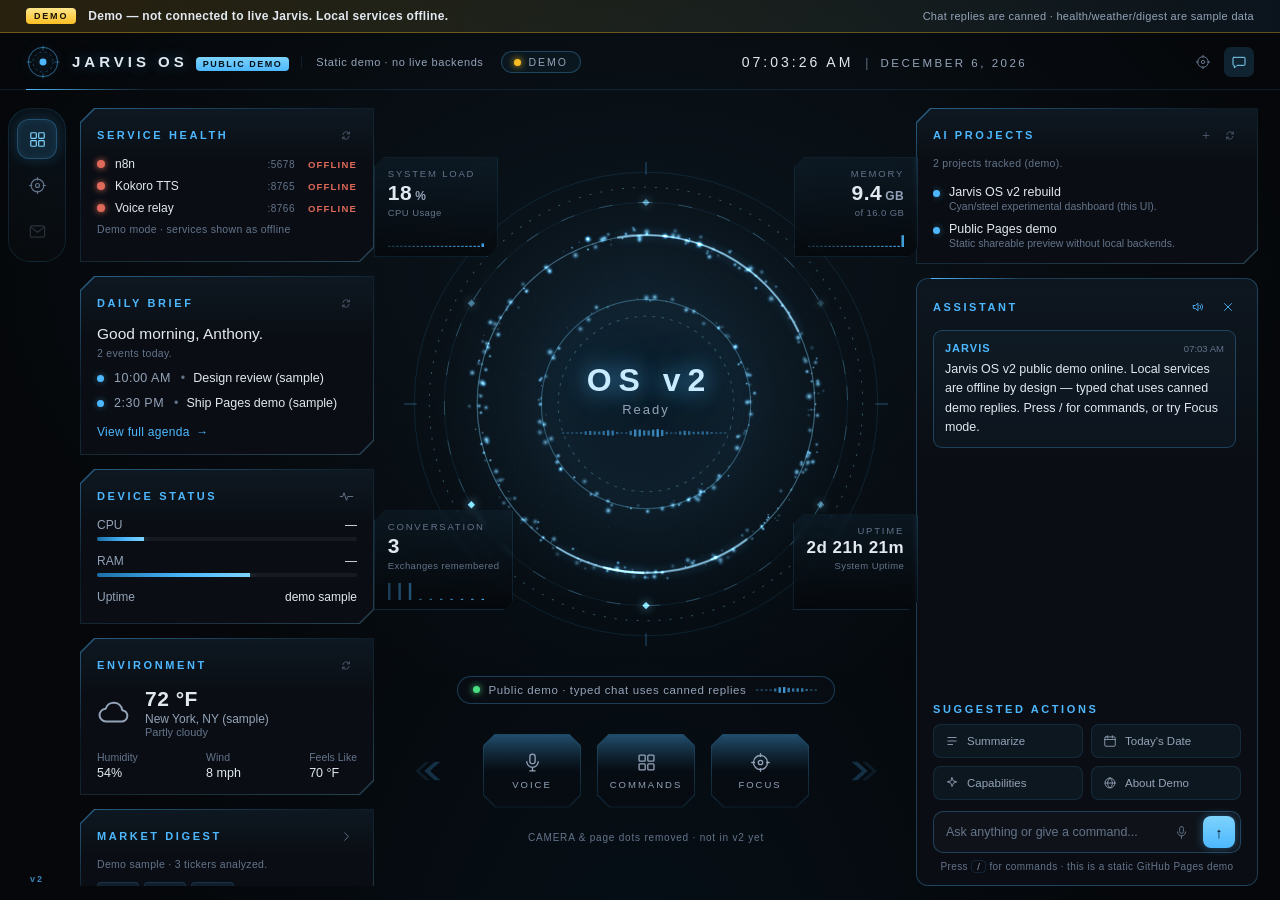
==== docs/index.html @ 07a42d90 "Add static GitHub Pages demo of Jarvis OS v2 dashboard Self-contained docs/ site with cyan/steel UI," ====
<!DOCTYPE html>
<html lang="en">
<head>
<meta charset="UTF-8" />
<title>JARVIS OS v2 — Public Demo</title>
<link rel="stylesheet" href="style.css" />
</head>
<body>
  <div class="app">

    <div class="demo-banner" role="status" aria-live="polite">
      <span class="demo-banner-pill">DEMO</span>
      <span class="demo-banner-text">Demo — not connected to live Jarvis. Local services offline.</span>
      <span class="demo-banner-hint">Chat replies are canned · health/weather/digest are sample data</span>
    </div>

    <header class="topbar">
      <div class="brand">
        <svg class="brand-reticle" viewBox="0 0 44 44">
          <circle cx="22" cy="22" r="19" fill="none" stroke="currentColor" stroke-width="1" opacity="0.7"/>
          <circle cx="22" cy="22" r="13" fill="none" stroke="currentColor" stroke-width="0.75" stroke-dasharray="3 4" opacity="0.5"/>
          <circle class="brand-core" cx="22" cy="22" r="4.5" fill="currentColor"/>
          <path d="M22 1v6M22 37v6M1 22h6M37 22h6" stroke="currentColor" stroke-width="1" opacity="0.6"/>
        </svg>
        <div class="brand-text">
          <span class="brand-name">JARVIS OS</span>
          <span class="brand-badge">PUBLIC DEMO</span>
        </div>
        <span class="brand-sub">Static demo · no live backends</span>
      </div>
      <div class="status-pill" id="status-pill" title="Click to refresh service health">
        <span class="dot dot-green" id="status-dot"></span><span id="status-label">CHECKING</span>
      </div>
      <div class="topbar-spacer"></div>
      <div class="topbar-clock">
        <span class="topbar-time" id="clock-time">--:--:-- --</span>
        <span class="topbar-sep">|</span>
        <span class="topbar-date" id="clock-date">-</span>
      </div>
      <div class="topbar-spacer"></div>
      <div class="topbar-icons">
        <button class="ticon" id="focus-toggle" title="Focus / Compact layout">
          <svg viewBox="0 0 24 24"><circle cx="12" cy="12" r="8"/><circle cx="12" cy="12" r="2.5"/><path d="M12 2v3M12 19v3M2 12h3M19 12h3"/></svg>
        </button>
        <button class="ticon" id="assistant-toggle" title="Show assistant panel">
          <svg viewBox="0 0 24 24"><path d="M4 5h16a1 1 0 0 1 1 1v10a1 1 0 0 1-1 1H9l-4 4v-4H4a1 1 0 0 1-1-1V6a1 1 0 0 1 1-1z"/></svg>
        </button>
      </div>
    </header>

    <div class="body">
      <nav class="sidebar">
        <div class="side-rail">
          <button class="side-icon active" title="Dashboard" data-nav="dash">
            <svg viewBox="0 0 24 24"><rect x="3.5" y="3.5" width="7" height="7" rx="1"/><rect x="13.5" y="3.5" width="7" height="7" rx="1"/><rect x="3.5" y="13.5" width="7" height="7" rx="1"/><rect x="13.5" y="13.5" width="7" height="7" rx="1"/></svg>
          </button>
          <button class="side-icon" id="side-focus" title="Focus mode">
            <svg viewBox="0 0 24 24"><circle cx="12" cy="12" r="8"/><circle cx="12" cy="12" r="2.5"/><path d="M12 2v3M12 19v3M2 12h3M19 12h3"/></svg>
          </button>
          <button class="side-icon muted" title="Not in v2 yet" disabled>
            <svg viewBox="0 0 24 24"><rect x="3" y="5" width="18" height="14" rx="2"/><path d="M3.5 6.5 12 13l8.5-6.5"/></svg>
          </button>
        </div>
        <div class="side-spacer"></div>
        <div class="side-note">v2</div>
      </nav>

      <main class="main" id="main">
        <section class="col col-left" id="col-left">
          <div class="hud-card health-card" id="health-card">
            <div class="hud-card-inner">
              <div class="card-head">
                <span class="card-title">SERVICE HEALTH</span>
                <button class="card-action" id="health-refresh" title="Refresh">
                  <svg viewBox="0 0 24 24"><path d="M20 8a8.1 8.1 0 0 0-15.5 2M4 16a8.1 8.1 0 0 0 15.5-2"/><path d="M20 3v5h-5M4 21v-5h5"/></svg>
                </button>
              </div>
              <ul class="health-list" id="health-list">
                <li data-svc="n8n"><span class="health-dot"></span><span class="health-name">n8n</span><span class="health-port">:5678</span><span class="health-state">…</span></li>
                <li data-svc="kokoro"><span class="health-dot"></span><span class="health-name">Kokoro TTS</span><span class="health-port">:8765</span><span class="health-state">…</span></li>
                <li data-svc="relay"><span class="health-dot"></span><span class="health-name">Voice relay</span><span class="health-port">:8766</span><span class="health-state">…</span></li>
              </ul>
              <div class="brief-sub" id="health-note">Demo mode · services shown as offline</div>
            </div>
          </div>

          <div class="hud-card secondary-card">
            <div class="hud-card-inner">
              <div class="card-head">
                <span class="card-title">DAILY BRIEF</span>
                <button class="card-action" id="brief-refresh" title="Refresh">
                  <svg viewBox="0 0 24 24"><path d="M20 8a8.1 8.1 0 0 0-15.5 2M4 16a8.1 8.1 0 0 0 15.5-2"/><path d="M20 3v5h-5M4 21v-5h5"/></svg>
                </button>
              </div>
              <div class="brief-greeting" id="greeting">Good afternoon, Anthony.</div>
              <div class="brief-sub" id="brief-sub">Loading today's events…</div>
              <ul class="agenda" id="agenda-list"></ul>
              <button class="card-link" id="agenda-link">View full agenda <span class="arrow">→</span></button>
            </div>
          </div>

          <div class="hud-card secondary-card">
            <div class="hud-card-inner">
              <div class="card-head">
                <span class="card-title">DEVICE STATUS</span>
                <span class="card-action static">
                  <svg viewBox="0 0 24 24"><path d="M2 12h4l2-6 4 12 2-6h8"/></svg>
                </span>
              </div>
              <div class="stat-row"><span>CPU</span><span id="stat-cpu">--%</span></div>
              <div class="bar"><div class="bar-fill" id="bar-cpu"></div></div>
              <div class="stat-row"><span>RAM</span><span id="stat-ram">--%</span></div>
              <div class="bar"><div class="bar-fill" id="bar-ram"></div></div>
              <div class="stat-row"><span>Uptime</span><span id="stat-uptime">--</span></div>
            </div>
          </div>

          <div class="hud-card secondary-card">
            <div class="hud-card-inner">
              <div class="card-head">
                <span class="card-title">ENVIRONMENT</span>
                <button class="card-action" id="env-refresh" title="Refresh">
                  <svg viewBox="0 0 24 24"><path d="M20 8a8.1 8.1 0 0 0-15.5 2M4 16a8.1 8.1 0 0 0 15.5-2"/><path d="M20 3v5h-5M4 21v-5h5"/></svg>
                </button>
              </div>
              <div class="env-main">
                <svg class="env-icon" viewBox="0 0 24 24"><path d="M6.5 18a4.5 4.5 0 0 1-.4-9A6 6 0 0 1 17.8 10 4 4 0 0 1 17 18z"/></svg>
                <div>
                  <div class="env-temp" id="env-temp">-- °F</div>
                  <div class="env-loc" id="env-loc">--</div>
                  <div class="env-cond" id="env-cond">--</div>
                </div>
              </div>
              <div class="env-details">
                <div><span class="env-k">Humidity</span><span class="env-v" id="env-humidity">--%</span></div>
                <div><span class="env-k">Wind</span><span class="env-v" id="env-wind">-- mph</span></div>
                <div><span class="env-k">Feels Like</span><span class="env-v" id="env-feels">-- °F</span></div>
              </div>
            </div>
          </div>

          <button class="hud-card digest-card secondary-card" id="digest-card" type="button">
            <div class="hud-card-inner">
              <div class="card-head">
                <span class="card-title">MARKET DIGEST</span>
                <span class="card-action static">
                  <svg viewBox="0 0 24 24"><path d="M9 18l6-6-6-6"/></svg>
                </span>
              </div>
              <div class="brief-sub" id="digest-sub">Loading…</div>
              <div class="digest-tickers" id="digest-tickers"></div>
              <div class="card-link">View full breakdown <span class="arrow">→</span></div>
            </div>
          </button>
        </section>

        <section class="col col-center">
          <div class="orb-stage" id="orb-stage">
            <div class="orb-glow"></div>
            <canvas id="orb-canvas"></canvas>

            <div class="corner corner-tl">
              <div class="hud-mini">
                <div class="corner-label">SYSTEM LOAD</div>
                <div class="corner-value"><span id="orb-cpu">--</span><span class="corner-unit">%</span></div>
                <div class="corner-sub">CPU Usage</div>
                <canvas class="spark" id="spark-cpu" width="96" height="22"></canvas>
              </div>
            </div>
            <div class="corner corner-tr">
              <div class="hud-mini">
                <div class="corner-label">MEMORY</div>
                <div class="corner-value"><span id="orb-ram">--</span><span class="corner-unit">GB</span></div>
                <div class="corner-sub" id="orb-ram-total">of -- GB</div>
                <canvas class="spark" id="spark-ram" width="96" height="22"></canvas>
              </div>
            </div>
            <div class="corner corner-bl">
              <div class="hud-mini">
                <div class="corner-label">CONVERSATION</div>
                <div class="corner-value"><span id="orb-turns">--</span></div>
                <div class="corner-sub">Exchanges remembered</div>
                <canvas class="spark" id="spark-turns" width="96" height="22"></canvas>
              </div>
            </div>
            <div class="corner corner-br">
              <div class="hud-mini">
                <div class="corner-label">UPTIME</div>
                <div class="corner-value corner-value-sm" id="orb-uptime">--:--:--</div>
                <div class="corner-sub">System Uptime</div>
                <canvas class="spark" id="spark-uptime" width="96" height="22"></canvas>
              </div>
            </div>

            <div class="orb-center">
              <div class="orb-title">OS v2</div>
              <div class="orb-status" id="orb-status">Ready</div>
              <canvas id="wave-center" width="170" height="26"></canvas>
            </div>
          </div>

          <div class="listen-bar" id="listen-bar">
            <span class="dot dot-green"></span>
            <span id="listen-label">Public demo · typed chat uses canned replies</span>
            <canvas id="listen-wave" width="64" height="14"></canvas>
          </div>

          <div class="control-strip">
            <svg class="chevrons chevrons-l" viewBox="0 0 90 40">
              <path d="M34 4 16 20l18 16h10L26 20 44 4z"/>
              <path d="M18 4 0 20l18 16h8L8 20 26 4z" opacity="0.45"/>
            </svg>
            <button class="ctrl-btn" id="btn-voice" title="Voice needs native bridge (live app)">
              <span class="ctrl-frame"><span class="ctrl-inner">
                <svg viewBox="0 0 24 24"><rect x="9" y="2.5" width="6" height="11" rx="3"/><path d="M5.5 11a6.5 6.5 0 0 0 13 0M12 17.5v4M9 21.5h6"/></svg>
                <span>VOICE</span>
              </span></span>
            </button>
            <button class="ctrl-btn" id="btn-commands" title="Quick commands (press /)">
              <span class="ctrl-frame"><span class="ctrl-inner">
                <svg viewBox="0 0 24 24"><rect x="3.5" y="3.5" width="7" height="7" rx="1"/><rect x="13.5" y="3.5" width="7" height="7" rx="1"/><rect x="3.5" y="13.5" width="7" height="7" rx="1"/><rect x="13.5" y="13.5" width="7" height="7" rx="1"/></svg>
                <span>COMMANDS</span>
              </span></span>
            </button>
            <button class="ctrl-btn" id="btn-focus-ctrl" title="Toggle focus layout">
              <span class="ctrl-frame"><span class="ctrl-inner">
                <svg viewBox="0 0 24 24"><circle cx="12" cy="12" r="8"/><circle cx="12" cy="12" r="2.5"/><path d="M12 2v3M12 19v3M2 12h3M19 12h3"/></svg>
                <span>FOCUS</span>
              </span></span>
            </button>
            <svg class="chevrons chevrons-r" viewBox="0 0 90 40">
              <path d="M56 4l18 16-18 16H46l18-16L46 4z"/>
              <path d="M72 4l18 16-18 16h-8l18-16L64 4z" opacity="0.45"/>
            </svg>
          </div>
          <div class="v2-hint">CAMERA &amp; page dots removed · not in v2 yet</div>
        </section>

        <section class="col col-right" id="col-right">
          <div class="hud-card projects-card secondary-card">
            <div class="hud-card-inner">
              <div class="card-head">
                <span class="card-title">AI PROJECTS</span>
                <div class="card-head-actions">
                  <button class="card-action" id="projects-add" title="Add project">
                    <svg viewBox="0 0 24 24"><path d="M12 5v14M5 12h14"/></svg>
                  </button>
                  <button class="card-action" id="projects-refresh" title="Refresh">
                    <svg viewBox="0 0 24 24"><path d="M20 8a8.1 8.1 0 0 0-15.5 2M4 16a8.1 8.1 0 0 0 15.5-2"/><path d="M20 3v5h-5M4 21v-5h5"/></svg>
                  </button>
                </div>
              </div>
              <div class="brief-sub" id="projects-sub">Just tell Jarvis about a project idea and it'll show up here.</div>
              <ul class="projects-list" id="projects-list"></ul>
            </div>
          </div>

          <div class="assistant-panel">
            <div class="assistant-head">
              <span class="card-title">ASSISTANT</span>
              <div class="assistant-head-icons">
                <button class="head-icon" id="voice-toggle" title="Spoken replies: on">
                  <svg viewBox="0 0 24 24"><path d="M4 9.5v5h3.5L12 18.5v-13L7.5 9.5H4z"/><path class="vt-waves" d="M15.5 9a4.2 4.2 0 0 1 0 6M18 6.8a7.5 7.5 0 0 1 0 10.4"/></svg>
                </button>
                <button class="head-icon" id="panel-close" title="Hide assistant panel">
                  <svg viewBox="0 0 24 24"><path d="M6 6l12 12M18 6L6 18"/></svg>
                </button>
              </div>
            </div>
            <div class="chat-log" id="chat-log"></div>
            <div class="suggested">
              <div class="card-title small">SUGGESTED ACTIONS</div>
              <div class="suggest-grid">
                <button class="suggest-btn" data-prompt="Summarize what we've talked about so far.">
                  <svg viewBox="0 0 24 24"><path d="M5 6h14M5 12h14M5 18h8"/></svg><span>Summarize</span>
                </button>
                <button class="suggest-btn" data-prompt="What's today's date?">
                  <svg viewBox="0 0 24 24"><rect x="3" y="5" width="18" height="16" rx="2"/><path d="M3 9.5h18M8 3v4M16 3v4"/></svg><span>Today's Date</span>
                </button>
                <button class="suggest-btn" data-prompt="What can you currently do, and what can't you do yet?">
                  <svg viewBox="0 0 24 24"><path d="M12 3l2.1 5.4L20 10l-5.4 2.1L12 18l-2.1-5.9L4 10l5.9-1.6z"/></svg><span>Capabilities</span>
                </button>
                <button class="suggest-btn" data-prompt="What is this demo?">
                  <svg viewBox="0 0 24 24"><circle cx="12" cy="12" r="8.5"/><path d="M3.5 12h17M12 3.5c-5.5 5-5.5 12 0 17 5.5-5 5.5-12 0-17z"/></svg><span>About Demo</span>
                </button>
              </div>
            </div>
            <form class="chat-input-row" id="chat-form">
              <input id="chat-input" type="text" placeholder="Ask anything or give a command..." autocomplete="off" />
              <button type="button" class="mic-btn" id="mic-btn" title="Voice input (native only)">
                <svg viewBox="0 0 24 24"><rect x="9" y="2.5" width="6" height="11" rx="3"/><path d="M5.5 11a6.5 6.5 0 0 0 13 0M12 17.5v4"/></svg>
              </button>
              <button type="submit" class="send-btn" title="Send">↑</button>
            </form>
            <div class="chat-hint">Press <kbd>/</kbd> for commands · this is a static GitHub Pages demo</div>
          </div>
        </section>
      </main>
    </div>
  </div>

  <div class="toast-box" id="toast-box"></div>

  <div class="palette-overlay" id="palette" hidden>
    <div class="palette">
      <div class="palette-head">
        <span class="card-title">QUICK COMMANDS</span>
        <span class="palette-esc">esc to close</span>
      </div>
      <div class="palette-list" id="palette-list"></div>
    </div>
  </div>

  <div class="palette-overlay" id="full-agenda" hidden>
    <div class="palette agenda-modal">
      <div class="palette-head">
        <span class="card-title">FULL AGENDA — NEXT 7 DAYS</span>
        <span class="palette-esc">esc to close</span>
      </div>
      <div class="agenda-modal-list" id="full-agenda-list"></div>
    </div>
  </div>

  <div class="palette-overlay" id="project-modal" hidden>
    <div class="palette project-modal-box">
      <div class="palette-head">
        <span class="card-title" id="project-modal-title">ADD PROJECT</span>
        <span class="palette-esc">esc to close</span>
      </div>
      <div class="project-modal-body">
        <label class="project-modal-label" for="project-modal-title-input">Title</label>
        <input type="text" id="project-modal-title-input" class="project-modal-input" placeholder="Project title" maxlength="120" />
        <label class="project-modal-label" for="project-modal-desc-input">Description (optional)</label>
        <textarea id="project-modal-desc-input" class="project-modal-textarea" placeholder="Brief description" maxlength="400"></textarea>
        <div class="project-modal-error" id="project-modal-error" hidden></div>
      </div>
      <div class="project-modal-actions">
        <button class="project-modal-delete" id="project-modal-delete" hidden>Delete</button>
        <div class="project-modal-actions-right">
          <button class="project-modal-cancel" id="project-modal-cancel" type="button">Cancel</button>
          <button class="project-modal-save" id="project-modal-save" type="button">Save</button>
        </div>
      </div>
    </div>
  </div>

  <div class="palette-overlay" id="digest-modal" hidden>
    <div class="palette digest-modal-box">
      <div class="palette-head">
        <span class="card-title" id="digest-modal-title">MARKET DIGEST</span>
        <span class="palette-esc">esc to close</span>
      </div>
      <div class="digest-modal-list" id="digest-modal-list"></div>
    </div>
  </div>

  <script src="script.js"></script>
</body>
</html>
---- docs/style.css ----
:root {
  --bg: #05070a;
  --panel: #0a0e14;
  --panel-2: #0c1218;
  --line: rgba(77, 184, 255, 0.28);
  --line-dim: rgba(77, 184, 255, 0.12);
  --cyan: #4db8ff;
  --cyan-bright: #7dd3fc;
  --cyan-deep: #1a6fa8;
  --cyan-glow: rgba(77, 184, 255, 0.45);
  --steel: #94a3b8;
  --text: #e2e8f0;
  --text-dim: #94a3b8;
  --text-faint: #64748b;
  --green: #4ade80;
  --accent: var(--cyan);
  --accent-bright: var(--cyan-bright);
  --accent-deep: var(--cyan-deep);
  --accent-glow: var(--cyan-glow);
}

* { box-sizing: border-box; }
button { font-family: inherit; }

html, body {
  margin: 0;
  height: 100%;
  background:
    radial-gradient(1100px 700px at 50% 30%, rgba(77, 184, 255, 0.08), transparent 62%),
    radial-gradient(ellipse at 50% 120%, #061018 0%, transparent 55%),
    var(--bg);
  color: var(--text);
  font-family: -apple-system, BlinkMacSystemFont, "SF Pro Display", "Helvetica Neue", sans-serif;
  overflow: hidden;
  user-select: none;
}
#chat-input, .chat-log { user-select: text; }

.app { display: flex; flex-direction: column; height: 100vh; }

.topbar {
  display: flex;
  align-items: center;
  gap: 18px;
  padding: 12px 26px 10px;
  border-bottom: 1px solid var(--line-dim);
  flex-shrink: 0;
  position: relative;
}
.topbar::after {
  content: "";
  position: absolute; left: 26px; bottom: -1px;
  width: 120px; height: 1px;
  background: linear-gradient(90deg, var(--cyan), transparent);
}

.brand { display: flex; align-items: center; gap: 12px; }
.brand-reticle {
  width: 34px; height: 34px;
  color: var(--cyan);
  filter: drop-shadow(0 0 6px var(--cyan-glow));
}
.brand-core { animation: corePulse 3.2s ease-in-out infinite; transform-origin: center; }
@keyframes corePulse {
  0%, 100% { opacity: 1; }
  50% { opacity: 0.45; }
}
.brand-text { display: flex; align-items: baseline; gap: 8px; }
.brand-name {
  font-weight: 650; letter-spacing: 4px; font-size: 15px;
  color: var(--text);
  text-shadow: 0 0 14px rgba(77, 184, 255, 0.4);
}
.brand-badge {
  font-size: 9px; letter-spacing: 1.5px; font-weight: 700;
  color: #041018;
  background: linear-gradient(180deg, var(--cyan-bright), var(--cyan));
  padding: 2px 7px; border-radius: 4px;
}
.brand-sub {
  font-size: 11px; color: var(--text-dim); letter-spacing: 0.6px;
  padding-left: 14px; border-left: 1px solid var(--line-dim);
}

.status-pill {
  display: flex; align-items: center; gap: 7px;
  font-size: 10.5px; letter-spacing: 2px; color: var(--text-dim);
  padding: 4px 12px; border: 1px solid var(--line); border-radius: 20px;
  background: rgba(77, 184, 255, 0.05);
  cursor: pointer;
}
.status-pill:hover { border-color: var(--cyan); color: var(--text); }
.dot { width: 7px; height: 7px; border-radius: 50%; display: inline-block; flex-shrink: 0; }
.dot-green { background: var(--green); box-shadow: 0 0 7px var(--green); }
.dot-red { background: #e06a5a; box-shadow: 0 0 7px #e06a5a; }
.dot-amber { background: #fbbf24; box-shadow: 0 0 7px #fbbf24; }

.topbar-spacer { flex: 1; }
.topbar-clock { display: flex; align-items: baseline; gap: 12px; }
.topbar-time {
  font-size: 14px; letter-spacing: 3px; color: var(--text);
  font-variant-numeric: tabular-nums;
}
.topbar-sep { color: var(--text-faint); font-size: 12px; }
.topbar-date { font-size: 11.5px; letter-spacing: 2.5px; color: var(--text-dim); text-transform: uppercase; }

.topbar-icons { display: flex; gap: 6px; }
.ticon {
  width: 30px; height: 30px;
  display: flex; align-items: center; justify-content: center;
  background: none; border: none; cursor: pointer;
  color: var(--text-faint); border-radius: 7px;
}
.ticon:hover { color: var(--cyan); background: rgba(77, 184, 255, 0.1); }
.ticon svg { width: 16px; height: 16px; fill: none; stroke: currentColor; stroke-width: 1.5; stroke-linecap: round; stroke-linejoin: round; }
.ticon.active { color: var(--cyan-bright); background: rgba(77, 184, 255, 0.16); }

.body { flex: 1; display: flex; min-height: 0; }

.sidebar {
  width: 74px;
  display: flex; flex-direction: column; align-items: center;
  padding: 18px 0 16px;
}
.side-rail {
  display: flex; flex-direction: column; align-items: center; gap: 6px;
  padding: 10px 8px;
  border: 1px solid var(--line-dim);
  border-radius: 22px;
  background: linear-gradient(180deg, rgba(77, 184, 255, 0.06), rgba(255, 255, 255, 0.01));
}
.side-icon {
  width: 40px; height: 40px;
  display: flex; align-items: center; justify-content: center;
  color: var(--text-faint);
  border-radius: 12px;
  border: 1px solid transparent;
  background: none; cursor: pointer;
}
.side-icon svg { width: 19px; height: 19px; fill: none; stroke: currentColor; stroke-width: 1.5; stroke-linecap: round; stroke-linejoin: round; }
.side-icon:hover:not(:disabled) { color: var(--cyan); }
.side-icon.active {
  color: var(--cyan-bright);
  background: rgba(77, 184, 255, 0.14);
  border-color: var(--line);
  box-shadow: 0 0 14px rgba(77, 184, 255, 0.2), inset 0 0 8px rgba(77, 184, 255, 0.08);
}
.side-icon.muted, .side-icon:disabled {
  opacity: 0.35; cursor: not-allowed;
}
.side-spacer { flex: 1; }
.side-note {
  font-size: 9px; letter-spacing: 2px; color: var(--cyan);
  opacity: 0.7; font-weight: 700;
}

.main {
  flex: 1;
  display: grid;
  grid-template-columns: 296px minmax(0, 1fr) 342px;
  gap: 18px;
  padding: 18px 22px 14px 6px;
  min-height: 0;
  transition: grid-template-columns 0.25s ease;
}
.main.chat-hidden .col-right {
  visibility: hidden;
  pointer-events: none;
}
.main.focus-mode {
  grid-template-columns: 0 minmax(0, 1fr) 380px;
}
.main.focus-mode .col-left {
  visibility: hidden;
  pointer-events: none;
  overflow: hidden;
  width: 0; padding: 0; margin: 0;
}
.main.focus-mode .secondary-card { display: none; }
.main.focus-mode:not(.chat-hidden) .col-right { visibility: visible; pointer-events: auto; }
.main.focus-mode .projects-card { display: none; }
.main.focus-mode .assistant-panel { flex: 1; max-height: none; }
.main.focus-mode .corner { opacity: 0.35; }
.main.focus-mode.chat-hidden {
  grid-template-columns: 0 minmax(0, 1fr) 0;
}

.col { display: flex; flex-direction: column; gap: 14px; min-height: 0; }
.col-left { overflow-y: auto; padding-right: 2px; }
.col-right { min-height: 0; }

.hud-card {
  --notch: 14px;
  position: relative;
  padding: 1px;
  background: linear-gradient(160deg, rgba(77, 184, 255, 0.5), rgba(77, 184, 255, 0.1) 40%, rgba(125, 211, 252, 0.28));
  clip-path: polygon(var(--notch) 0, 100% 0, 100% calc(100% - var(--notch)), calc(100% - var(--notch)) 100%, 0 100%, 0 var(--notch));
  flex-shrink: 0;
}
.hud-card-inner {
  clip-path: polygon(var(--notch) 0, 100% 0, 100% calc(100% - var(--notch)), calc(100% - var(--notch)) 100%, 0 100%, 0 var(--notch));
  background: linear-gradient(180deg, rgba(77, 184, 255, 0.06) 0%, rgba(0,0,0,0) 34%), var(--panel);
  padding: 15px 16px 14px;
}

.health-list { list-style: none; padding: 0; margin: 0 0 8px; display: flex; flex-direction: column; gap: 8px; }
.health-list li {
  display: grid;
  grid-template-columns: 10px 1fr auto auto;
  align-items: center; gap: 8px;
  font-size: 12px; color: var(--text-dim);
}
.health-dot {
  width: 8px; height: 8px; border-radius: 50%;
  background: var(--text-faint);
}
.health-list li.online .health-dot { background: var(--green); box-shadow: 0 0 6px var(--green); }
.health-list li.offline .health-dot { background: #e06a5a; box-shadow: 0 0 6px #e06a5a; }
.health-name { color: var(--text); }
.health-port { font-size: 10px; color: var(--text-faint); letter-spacing: 0.5px; }
.health-state {
  font-size: 9.5px; letter-spacing: 1.2px; font-weight: 650;
  min-width: 54px; text-align: right;
}
.health-list li.online .health-state { color: var(--green); }
.health-list li.offline .health-state { color: #e06a5a; }

.digest-card {
  display: block; width: 100%;
  border: none; margin: 0; font: inherit; text-align: left; cursor: pointer;
}
.digest-card:hover .hud-card-inner { background: linear-gradient(180deg, rgba(77, 184, 255, 0.1) 0%, rgba(0,0,0,0) 34%), var(--panel); }
.digest-card .card-link { pointer-events: none; }
.digest-tickers { display: flex; flex-wrap: wrap; gap: 5px; margin: 4px 0 11px; }
.digest-ticker-chip {
  font-size: 9.5px; letter-spacing: 0.5px; font-weight: 620;
  color: var(--cyan-bright);
  background: rgba(77, 184, 255, 0.1);
  border: 1px solid var(--line-dim);
  border-radius: 4px;
  padding: 2px 6px;
}

.digest-modal-box { width: 480px; max-height: 74vh; display: flex; flex-direction: column; }
.digest-modal-list {
  overflow-y: auto;
  display: flex; flex-direction: column; gap: 10px;
  scrollbar-width: thin;
  scrollbar-color: rgba(77, 184, 255, 0.25) transparent;
}
.digest-entry {
  border: 1px solid var(--line-dim);
  border-left: 3px solid var(--cyan);
  border-radius: 0 8px 8px 0;
  background: rgba(77, 184, 255, 0.04);
  padding: 12px 14px;
}
.digest-entry-head { display: flex; align-items: baseline; gap: 9px; margin-bottom: 7px; }
.digest-entry-ticker {
  font-size: 11.5px; font-weight: 700; letter-spacing: 0.5px;
  color: #041018; background: var(--cyan);
  border-radius: 4px; padding: 2px 8px;
}
.digest-entry-company { font-size: 12.5px; color: var(--text-dim); }
.digest-entry-summary { font-size: 12.5px; color: var(--text); line-height: 1.55; margin-bottom: 10px; }
.digest-entry-outlooks { display: grid; grid-template-columns: 1fr 1fr; gap: 8px; }
.digest-outlook { border-radius: 0 6px 6px 0; padding: 8px 10px; border-left: 3px solid; }
.digest-outlook.short { background: rgba(39, 174, 96, 0.08); border-color: #27ae60; }
.digest-outlook.long { background: rgba(41, 128, 185, 0.08); border-color: #2980b9; }
.digest-outlook-label {
  font-size: 9px; font-weight: 700; letter-spacing: 1px; text-transform: uppercase;
  margin-bottom: 4px;
}
.digest-outlook.short .digest-outlook-label { color: #27ae60; }
.digest-outlook.long .digest-outlook-label { color: #2980b9; }
.digest-outlook-text { font-size: 11.5px; color: var(--text-dim); line-height: 1.5; }
.digest-modal-empty { color: var(--text-faint); font-size: 12.5px; padding: 16px 6px; text-align: center; }

.card-head { display: flex; justify-content: space-between; align-items: center; margin-bottom: 11px; }
.card-title { font-size: 11px; letter-spacing: 2.6px; color: var(--cyan); font-weight: 620; }
.card-title.small { margin-bottom: 9px; display: block; }
.card-action {
  background: none; border: none; cursor: pointer;
  color: var(--text-faint); width: 22px; height: 22px;
  display: flex; align-items: center; justify-content: center;
}
.card-action:hover { color: var(--cyan); }
.card-action.static { cursor: default; }
.card-action.static:hover { color: var(--text-faint); }
.card-action svg { width: 15px; height: 15px; fill: none; stroke: currentColor; stroke-width: 1.5; stroke-linecap: round; stroke-linejoin: round; }
.card-action.spinning svg { animation: spin360 0.9s linear infinite; }
@keyframes spin360 { to { transform: rotate(360deg); } }
.card-head-actions { display: flex; align-items: center; gap: 2px; }

.brief-greeting { font-size: 15.5px; font-weight: 540; margin-bottom: 4px; }
.brief-sub { font-size: 10.5px; color: var(--text-faint); margin-bottom: 12px; letter-spacing: 0.3px; }

.agenda { list-style: none; padding: 0; margin: 0 0 12px 0; display: flex; flex-direction: column; gap: 11px; }
.agenda li { display: flex; align-items: center; gap: 10px; font-size: 12.5px; color: var(--text-dim); }
.agenda-dot {
  width: 7px; height: 7px; border-radius: 50%; background: var(--cyan); flex-shrink: 0;
  box-shadow: 0 0 6px var(--cyan-glow);
}
.agenda-dot.hollow { background: transparent; border: 1px solid var(--text-faint); box-shadow: none; }
.agenda-time { font-variant-numeric: tabular-nums; letter-spacing: 0.5px; }
.agenda-label { color: var(--text); }
.agenda-label::before { content: "•"; color: var(--text-faint); margin-right: 8px; }

.card-link {
  background: none; border: none; cursor: pointer; padding: 0;
  font-size: 12px; color: var(--cyan); letter-spacing: 0.3px;
}
.card-link:hover { color: var(--cyan-bright); }
.card-link .arrow { margin-left: 3px; }

.stat-row { display: flex; justify-content: space-between; font-size: 12px; color: var(--text-dim); margin-bottom: 5px; }
.stat-row span:last-child { color: var(--text); font-variant-numeric: tabular-nums; }
.bar { height: 4px; background: rgba(255, 255, 255, 0.055); border-radius: 3px; margin-bottom: 13px; overflow: hidden; }
.bar-fill {
  height: 100%; width: 0%;
  background: linear-gradient(90deg, var(--cyan-deep), var(--cyan) 60%, var(--cyan-bright));
  box-shadow: 0 0 8px var(--cyan-glow);
  transition: width 0.5s ease;
}

.env-main { display: flex; align-items: center; gap: 14px; margin-bottom: 13px; }
.env-icon { width: 34px; height: 34px; fill: none; stroke: var(--text-dim); stroke-width: 1.4; stroke-linecap: round; stroke-linejoin: round; }
.env-temp { font-size: 21px; font-weight: 600; letter-spacing: 0.5px; }
.env-loc { font-size: 12px; color: var(--text-dim); margin-top: 1px; }
.env-cond { font-size: 11px; color: var(--text-faint); }
.env-details { display: flex; justify-content: space-between; font-size: 10.5px; }
.env-details > div { display: flex; flex-direction: column; gap: 3px; color: var(--text-faint); }
.env-v { color: var(--text); font-size: 12.5px; }

.col-center { align-items: center; justify-content: center; min-width: 0; }

.orb-stage {
  position: relative;
  width: min(100%, 58vh);
  max-width: 620px;
  aspect-ratio: 1 / 1;
  display: flex; align-items: center; justify-content: center;
}
.orb-glow {
  position: absolute; inset: 6%;
  border-radius: 50%;
  background: radial-gradient(circle, rgba(77, 184, 255, 0.18) 0%, rgba(77, 184, 255, 0.05) 42%, transparent 68%);
  pointer-events: none;
}
#orb-canvas { position: absolute; inset: 0; width: 100%; height: 100%; }

.orb-center {
  position: absolute;
  text-align: center;
  display: flex; flex-direction: column; align-items: center; gap: 3px;
  pointer-events: none;
}
.orb-title {
  font-size: clamp(22px, 4.6vh, 32px);
  font-weight: 680; letter-spacing: 7px;
  color: #c8ebff;
  text-shadow: 0 0 22px rgba(77, 184, 255, 0.9), 0 0 60px rgba(77, 184, 255, 0.4);
  margin-left: 7px;
}
.orb-status {
  font-size: 13px; color: var(--text-dim); letter-spacing: 2px;
}
#wave-center { opacity: 0.9; }

.corner { position: absolute; z-index: 2; transition: opacity 0.25s ease; }
.corner-tl { top: 1%; left: -4%; }
.corner-tr { top: 1%; right: -4%; text-align: right; }
.corner-bl { bottom: 9%; left: -4%; }
.corner-br { bottom: 9%; right: -4%; text-align: right; }
.corner-tr .hud-mini, .corner-br .hud-mini { align-items: flex-end; }

.hud-mini {
  display: flex; flex-direction: column; gap: 2px;
  padding: 10px 13px 9px;
  border: 1px solid var(--line-dim);
  background: linear-gradient(180deg, rgba(77, 184, 255, 0.06), rgba(5, 7, 10, 0.72));
  clip-path: polygon(10px 0, 100% 0, 100% calc(100% - 10px), calc(100% - 10px) 100%, 0 100%, 0 10px);
  backdrop-filter: blur(2px);
}
.corner-label { color: var(--text-faint); letter-spacing: 1.8px; font-size: 9.5px; }
.corner-value { font-size: 21px; font-weight: 640; color: var(--text); font-variant-numeric: tabular-nums; letter-spacing: 0.5px; }
.corner-value-sm { font-size: 17px; }
.corner-unit { font-size: 12px; color: var(--text-dim); margin-left: 3px; }
.corner-sub { color: var(--text-faint); font-size: 9.5px; letter-spacing: 0.4px; }
.spark { margin-top: 5px; opacity: 0.95; }

.listen-bar {
  margin-top: 6px;
  display: flex; align-items: center; gap: 9px;
  font-size: 11.5px; color: var(--text-dim); letter-spacing: 0.6px;
  border: 1px solid var(--line);
  padding: 6px 15px; border-radius: 20px;
  background: rgba(10, 14, 20, 0.75);
}

.control-strip { display: flex; align-items: center; gap: 16px; margin-top: 16px; }
.chevrons { width: 52px; height: 24px; fill: rgba(77, 184, 255, 0.22); }
.v2-hint {
  margin-top: 10px;
  font-size: 10px; letter-spacing: 0.8px; color: var(--text-faint);
}

.ctrl-btn { background: none; border: none; padding: 0; cursor: pointer; }
.ctrl-frame {
  --cut: 12px;
  display: block; padding: 1px;
  background: linear-gradient(180deg, rgba(77, 184, 255, 0.35), rgba(77, 184, 255, 0.1));
  clip-path: polygon(var(--cut) 0, calc(100% - var(--cut)) 0, 100% var(--cut), 100% calc(100% - var(--cut)), calc(100% - var(--cut)) 100%, var(--cut) 100%, 0 calc(100% - var(--cut)), 0 var(--cut));
}
.ctrl-inner {
  --cut: 12px;
  display: flex; flex-direction: column; align-items: center; justify-content: center; gap: 6px;
  width: 96px; height: 72px;
  clip-path: polygon(var(--cut) 0, calc(100% - var(--cut)) 0, 100% var(--cut), 100% calc(100% - var(--cut)), calc(100% - var(--cut)) 100%, var(--cut) 100%, 0 calc(100% - var(--cut)), 0 var(--cut));
  background: linear-gradient(180deg, rgba(77, 184, 255, 0.06), rgba(6, 10, 16, 0.94) 50%);
  color: var(--text-dim);
  font-size: 9.5px; letter-spacing: 2px;
}
.ctrl-inner svg { width: 21px; height: 21px; fill: none; stroke: currentColor; stroke-width: 1.5; stroke-linecap: round; stroke-linejoin: round; }
.ctrl-btn:hover .ctrl-inner { color: var(--cyan-bright); background: linear-gradient(180deg, rgba(77, 184, 255, 0.18), rgba(6, 12, 18, 0.9) 60%); }
#btn-voice.listening .ctrl-inner {
  color: var(--cyan-bright);
  background: linear-gradient(180deg, rgba(77, 184, 255, 0.24), rgba(6, 12, 18, 0.9) 60%);
  animation: micPulse 1.1s ease-in-out infinite;
}
#btn-voice.listening .ctrl-frame { animation: micPulseShadow 1.1s ease-in-out infinite; }
.ctrl-btn:hover .ctrl-frame { box-shadow: 0 0 18px rgba(77, 184, 255, 0.28); }
.ctrl-btn:active .ctrl-inner { background: rgba(77, 184, 255, 0.22); }
.ctrl-btn.active-focus .ctrl-inner {
  color: var(--cyan-bright);
  background: linear-gradient(180deg, rgba(77, 184, 255, 0.2), rgba(6, 12, 18, 0.9) 60%);
}

.assistant-panel {
  position: relative;
  background: linear-gradient(180deg, rgba(77, 184, 255, 0.05), rgba(0,0,0,0) 30%), var(--panel);
  border: 1px solid var(--line);
  border-radius: 12px;
  display: flex; flex-direction: column;
  flex: 1;
  padding: 15px 16px 13px;
  min-height: 0;
}

.projects-card { flex-shrink: 0; max-height: 42%; display: flex; flex-direction: column; }
.projects-card .hud-card-inner { display: flex; flex-direction: column; min-height: 0; }
.projects-list {
  list-style: none; padding: 0; margin: 4px 0 0;
  display: flex; flex-direction: column; gap: 10px;
  overflow-y: auto;
  scrollbar-width: thin;
  scrollbar-color: rgba(77, 184, 255, 0.25) transparent;
}
.projects-list li { display: flex; gap: 9px; align-items: flex-start; }
.projects-list .project-dot {
  width: 7px; height: 7px; border-radius: 50%; background: var(--cyan); flex-shrink: 0;
  box-shadow: 0 0 6px var(--cyan-glow); margin-top: 5px;
}
.projects-list .project-body { display: flex; flex-direction: column; gap: 1px; min-width: 0; flex: 1; }
.projects-list .project-title { font-size: 12.5px; color: var(--text); }
.projects-list .project-desc { font-size: 10.5px; color: var(--text-faint); }
.projects-list .project-edit-btn {
  background: none; border: none; cursor: pointer;
  color: var(--text-faint); flex-shrink: 0;
  width: 20px; height: 20px; display: flex; align-items: center; justify-content: center;
  opacity: 0; transition: opacity 0.12s ease;
}
.projects-list li:hover .project-edit-btn { opacity: 1; }
.projects-list .project-edit-btn:hover { color: var(--cyan); }
.projects-list .project-edit-btn svg { width: 13px; height: 13px; fill: none; stroke: currentColor; stroke-width: 1.5; stroke-linecap: round; stroke-linejoin: round; }

.project-modal-box { width: 400px; }
.project-modal-body { display: flex; flex-direction: column; gap: 5px; margin-bottom: 14px; }
.project-modal-label { font-size: 10.5px; letter-spacing: 1px; color: var(--text-faint); margin-top: 8px; }
.project-modal-label:first-child { margin-top: 0; }
.project-modal-input, .project-modal-textarea {
  background: rgba(255, 255, 255, 0.025);
  border: 1px solid var(--line);
  border-radius: 8px;
  padding: 9px 11px;
  color: var(--text);
  font-size: 12.5px;
  font-family: inherit;
  outline: none;
  resize: none;
}
.project-modal-input:focus, .project-modal-textarea:focus { border-color: var(--cyan); box-shadow: 0 0 12px rgba(77, 184, 255, 0.18); }
.project-modal-input::placeholder, .project-modal-textarea::placeholder { color: var(--text-faint); }
.project-modal-textarea { min-height: 60px; }
.project-modal-error { color: #e0857a; font-size: 11px; margin-top: 4px; }
.project-modal-actions { display: flex; justify-content: space-between; align-items: center; }
.project-modal-actions-right { display: flex; gap: 8px; margin-left: auto; }
.project-modal-cancel, .project-modal-save, .project-modal-delete {
  border-radius: 8px; padding: 8px 16px; font-size: 12px; cursor: pointer; border: 1px solid transparent;
}
.project-modal-cancel { background: none; border-color: var(--line-dim); color: var(--text-dim); }
.project-modal-cancel:hover { border-color: var(--line); color: var(--text); }
.project-modal-save { background: linear-gradient(180deg, var(--cyan-bright), var(--cyan)); color: #041018; font-weight: 600; }
.project-modal-save:hover { filter: brightness(1.1); }
.project-modal-delete { background: none; border-color: rgba(224, 133, 122, 0.35); color: #e0857a; }
.project-modal-delete:hover { background: rgba(224, 133, 122, 0.12); }
.project-modal-delete.confirming { background: rgba(224, 133, 122, 0.18); border-color: #e0857a; }

.assistant-panel::before {
  content: "";
  position: absolute; top: -1px; left: 14px;
  width: 90px; height: 1px;
  background: linear-gradient(90deg, var(--cyan), transparent);
}

.assistant-head { display: flex; justify-content: space-between; align-items: center; margin-bottom: 10px; }
.assistant-head-icons { display: flex; gap: 4px; }
.head-icon {
  width: 26px; height: 26px;
  display: flex; align-items: center; justify-content: center;
  background: none; border: none; cursor: pointer;
  color: var(--text-faint); border-radius: 6px;
}
.head-icon:hover { color: var(--cyan); background: rgba(77, 184, 255, 0.1); }
.head-icon svg { width: 16px; height: 16px; fill: none; stroke: currentColor; stroke-width: 1.5; stroke-linecap: round; stroke-linejoin: round; }
.head-icon.muted { color: var(--text-faint); }
.head-icon.muted .vt-waves { display: none; }
.head-icon:not(.muted) { color: var(--cyan); }

.chat-log {
  flex: 1;
  overflow-y: auto;
  display: flex; flex-direction: column; gap: 10px;
  margin-bottom: 12px;
  padding-right: 5px;
  scrollbar-width: thin;
  scrollbar-color: rgba(77, 184, 255, 0.25) transparent;
}
.chat-msg {
  font-size: 12.5px; line-height: 1.55;
  border: 1px solid var(--line-dim);
  border-radius: 9px;
  padding: 9px 11px;
  background: rgba(255, 255, 255, 0.012);
}
.chat-msg.assistant { border-color: var(--line); background: rgba(77, 184, 255, 0.04); }
.chat-msg .meta { display: flex; justify-content: space-between; align-items: baseline; margin-bottom: 3px; }
.chat-msg .who { font-weight: 620; font-size: 11px; letter-spacing: 1px; }
.chat-msg.user .who { color: var(--text-dim); }
.chat-msg.assistant .who { color: var(--cyan); }
.chat-msg .time { font-size: 9.5px; color: var(--text-faint); }
.chat-msg .body { color: var(--text); }
.chat-msg .body.thinking { color: var(--text-dim); }
.chat-msg .body.thinking::after {
  content: ""; display: inline-block; width: 1em; text-align: left;
  animation: dots 1.2s steps(4) infinite;
}
@keyframes dots {
  0% { content: ""; } 25% { content: "."; } 50% { content: ".."; } 75% { content: "..."; }
}

.suggested { margin-bottom: 11px; }
.suggest-grid { display: grid; grid-template-columns: 1fr 1fr; gap: 8px; }
.suggest-btn {
  display: flex; align-items: center; gap: 8px;
  background: rgba(77, 184, 255, 0.05);
  border: 1px solid var(--line-dim);
  color: var(--text-dim);
  border-radius: 8px;
  padding: 9px 11px;
  font-size: 11.5px;
  cursor: pointer;
  text-align: left;
}
.suggest-btn svg { width: 14px; height: 14px; flex-shrink: 0; fill: none; stroke: currentColor; stroke-width: 1.5; stroke-linecap: round; stroke-linejoin: round; }
.suggest-btn:hover { border-color: var(--cyan); color: var(--cyan-bright); background: rgba(77, 184, 255, 0.1); }

.chat-input-row {
  display: flex; align-items: center; gap: 7px;
  border: 1px solid var(--line);
  border-radius: 10px;
  background: rgba(255, 255, 255, 0.025);
  padding: 4px 5px 4px 12px;
}
.chat-input-row:focus-within { border-color: var(--cyan); box-shadow: 0 0 12px rgba(77, 184, 255, 0.18); }
#chat-input {
  flex: 1;
  background: none; border: none; outline: none;
  padding: 8px 0;
  color: var(--text);
  font-size: 12.5px;
}
#chat-input::placeholder { color: var(--text-faint); }
.mic-btn {
  width: 30px; height: 30px;
  display: flex; align-items: center; justify-content: center;
  background: none; border: none; cursor: pointer;
  color: var(--text-faint); border-radius: 7px;
}
.mic-btn:hover { color: var(--cyan); }
.mic-btn.listening { color: var(--cyan-bright); animation: micPulse 1.1s ease-in-out infinite; }

@keyframes micPulse {
  0%, 100% { opacity: 1; }
  50% { opacity: 0.55; }
}
@keyframes micPulseShadow {
  0%, 100% { box-shadow: 0 0 0 rgba(77, 184, 255, 0); }
  50% { box-shadow: 0 0 20px rgba(77, 184, 255, 0.55); }
}
.mic-btn svg { width: 15px; height: 15px; fill: none; stroke: currentColor; stroke-width: 1.5; stroke-linecap: round; stroke-linejoin: round; }
.send-btn {
  width: 32px; height: 32px;
  background: linear-gradient(180deg, var(--cyan-bright), var(--cyan));
  color: #041018;
  border: none; border-radius: 8px;
  font-size: 15px; font-weight: 700;
  cursor: pointer;
  box-shadow: 0 0 10px rgba(77, 184, 255, 0.4);
}
.send-btn:hover { filter: brightness(1.1); }
.send-btn:disabled { opacity: 0.45; cursor: default; box-shadow: none; }
.chat-hint { font-size: 10px; color: var(--text-faint); margin-top: 8px; text-align: center; letter-spacing: 0.4px; }
.chat-hint kbd {
  border: 1px solid var(--line-dim); border-radius: 4px;
  padding: 0 5px; font-family: inherit; font-size: 9.5px; color: var(--text-dim);
}
.chat-hint em { font-style: normal; color: var(--cyan); }

.toast-box {
  position: fixed; top: 58px; left: 50%; transform: translateX(-50%);
  display: flex; flex-direction: column; align-items: center; gap: 8px;
  z-index: 60; pointer-events: none;
}
.toast {
  background: rgba(10, 14, 20, 0.94);
  border: 1px solid var(--line);
  border-radius: 9px;
  color: var(--text);
  font-size: 12px; letter-spacing: 0.3px;
  padding: 9px 16px;
  box-shadow: 0 6px 24px rgba(0, 0, 0, 0.5), 0 0 14px rgba(77, 184, 255, 0.14);
  animation: toastIn 0.22s ease;
}
.toast.leaving { animation: toastOut 0.3s ease forwards; }
@keyframes toastIn { from { opacity: 0; transform: translateY(-8px); } }
@keyframes toastOut { to { opacity: 0; transform: translateY(-8px); } }

.palette-overlay[hidden] { display: none; }
.palette-overlay {
  position: fixed; inset: 0;
  background: rgba(2, 6, 10, 0.7);
  backdrop-filter: blur(3px);
  display: flex; align-items: flex-start; justify-content: center;
  padding-top: 14vh;
  z-index: 50;
}
.palette {
  width: 420px;
  background: var(--panel-2);
  border: 1px solid var(--line);
  border-radius: 12px;
  box-shadow: 0 18px 60px rgba(0, 0, 0, 0.6), 0 0 30px rgba(77, 184, 255, 0.12);
  padding: 14px;
}
.palette-head { display: flex; justify-content: space-between; align-items: center; margin-bottom: 10px; }
.palette-esc { font-size: 10px; color: var(--text-faint); letter-spacing: 1px; }
.palette-list { display: flex; flex-direction: column; gap: 5px; }
.palette-item {
  display: flex; align-items: center; gap: 12px;
  background: none;
  border: 1px solid transparent;
  border-radius: 8px;
  padding: 9px 11px;
  cursor: pointer;
  text-align: left;
  width: 100%;
}
.palette-item:hover { background: rgba(77, 184, 255, 0.08); border-color: var(--line-dim); }
.palette-item svg { width: 16px; height: 16px; flex-shrink: 0; fill: none; stroke: var(--cyan); stroke-width: 1.5; stroke-linecap: round; stroke-linejoin: round; }
.palette-item .pi-label { font-size: 12.5px; color: var(--text); }
.palette-item .pi-desc { font-size: 10.5px; color: var(--text-faint); margin-top: 1px; }
.palette-item .pi-badge {
  margin-left: auto;
  font-size: 9px; letter-spacing: 1px; color: var(--text-faint);
  border: 1px solid var(--line-dim); border-radius: 4px; padding: 2px 6px;
  flex-shrink: 0;
}

.agenda-modal { width: 460px; max-height: 74vh; display: flex; flex-direction: column; }
.agenda-modal-list {
  overflow-y: auto;
  display: flex; flex-direction: column; gap: 4px;
  scrollbar-width: thin;
  scrollbar-color: rgba(77, 184, 255, 0.25) transparent;
}
.agenda-day-heading {
  font-size: 10.5px; letter-spacing: 1.6px; color: var(--cyan);
  padding: 12px 4px 6px;
  border-bottom: 1px solid var(--line-dim);
  margin-bottom: 4px;
}
.agenda-day-heading:first-child { padding-top: 4px; }
.agenda-modal-row {
  display: flex; align-items: baseline; gap: 10px;
  padding: 7px 6px;
  font-size: 12.5px;
}
.agenda-modal-row .agenda-time {
  color: var(--text-dim); font-variant-numeric: tabular-nums;
  min-width: 74px; flex-shrink: 0; letter-spacing: 0.3px;
}
.agenda-modal-row .agenda-label { color: var(--text); }
.agenda-modal-empty { color: var(--text-faint); font-size: 12.5px; padding: 16px 6px; text-align: center; }


/* ---- Public demo banner (GitHub Pages) ---- */
.demo-banner {
  display: flex;
  align-items: center;
  gap: 12px;
  flex-wrap: wrap;
  padding: 8px 26px;
  background: linear-gradient(90deg, rgba(251, 191, 36, 0.14), rgba(77, 184, 255, 0.08));
  border-bottom: 1px solid rgba(251, 191, 36, 0.35);
  flex-shrink: 0;
  font-size: 12px;
  letter-spacing: 0.3px;
}
.demo-banner-pill {
  font-size: 9px;
  font-weight: 800;
  letter-spacing: 1.8px;
  color: #1a1200;
  background: linear-gradient(180deg, #fde68a, #fbbf24);
  padding: 3px 8px;
  border-radius: 4px;
}
.demo-banner-text {
  color: var(--text);
  font-weight: 560;
}
.demo-banner-hint {
  color: var(--text-dim);
  margin-left: auto;
  font-size: 11px;
}
@media (max-width: 900px) {
  .demo-banner-hint { margin-left: 0; width: 100%; }
}
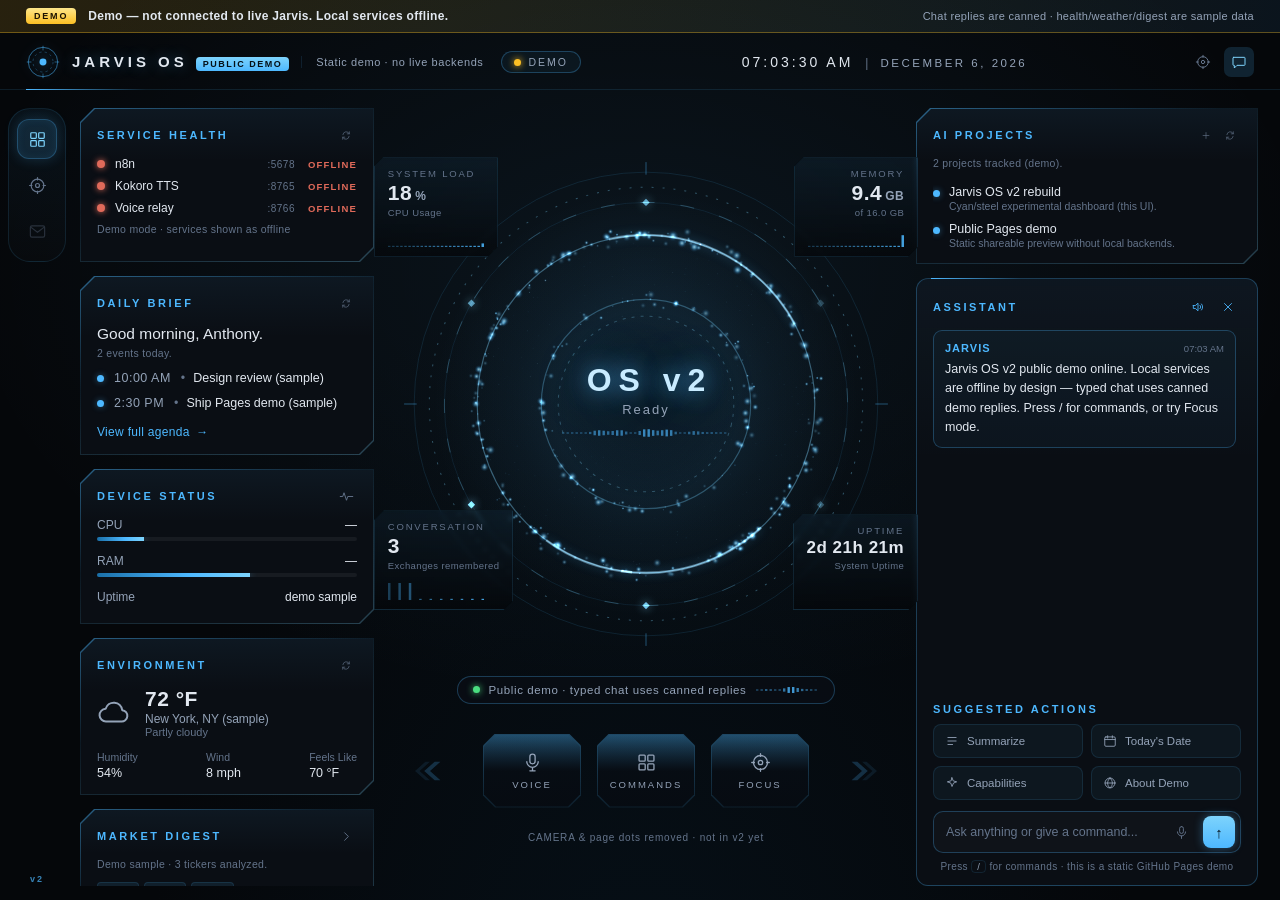
==== commit 722b3006: "Make GitHub Pages demo fully responsive for mobile Add viewport meta and CSS breakpoints so the docs" ====
--- a/docs/index.html
+++ b/docs/index.html
@@ -2,6 +2,7 @@
 <html lang="en">
 <head>
 <meta charset="UTF-8" />
+<meta name="viewport" content="width=device-width, initial-scale=1, viewport-fit=cover" />
 <title>JARVIS OS v2 — Public Demo</title>
 <link rel="stylesheet" href="style.css" />
 </head>
--- a/docs/style.css
+++ b/docs/style.css
@@ -745,6 +745,326 @@
   margin-left: auto;
   font-size: 11px;
 }
-@media (max-width: 900px) {
+/* ---- Responsive: tablet / laptop ---- */
+@media (max-width: 1200px) {
+  .main {
+    grid-template-columns: 260px minmax(0, 1fr) 300px;
+    gap: 14px;
+    padding: 14px 14px 12px 4px;
+  }
+  .main.focus-mode {
+    grid-template-columns: 0 minmax(0, 1fr) 320px;
+  }
+  .sidebar { width: 64px; }
+  .brand-sub { display: none; }
+  .topbar { gap: 12px; padding: 10px 16px 8px; }
+  .topbar::after { left: 16px; }
+}
+
+/* ---- Responsive: tablet portrait / small laptop ---- */
+@media (max-width: 980px) {
+  .demo-banner {
+    padding: 8px 14px;
+    gap: 8px;
+  }
   .demo-banner-hint { margin-left: 0; width: 100%; }
-}
+
+  .main {
+    grid-template-columns: 1fr;
+    grid-template-rows: auto auto auto;
+    overflow-y: auto;
+    -webkit-overflow-scrolling: touch;
+    padding: 12px 12px 20px;
+    gap: 14px;
+  }
+  .main.focus-mode,
+  .main.focus-mode.chat-hidden,
+  .main.chat-hidden {
+    grid-template-columns: 1fr;
+  }
+  /* On stacked layout, focus still hides left cards; chat-hidden still hides assistant */
+  .main.focus-mode .col-left {
+    display: none;
+  }
+  .main.focus-mode .secondary-card,
+  .main.focus-mode .projects-card { display: none; }
+  .main.focus-mode .assistant-panel { flex: none; max-height: none; min-height: 50vh; }
+  .main.chat-hidden .col-right {
+    display: none;
+    visibility: hidden;
+    pointer-events: none;
+  }
+
+  .col-center { order: 1; }
+  .col-right { order: 2; min-height: 420px; }
+  .col-left { order: 3; overflow-y: visible; }
+
+  .sidebar {
+    width: auto;
+    flex-direction: row;
+    padding: 8px 10px;
+    border-right: none;
+    border-bottom: 1px solid var(--line-dim);
+    justify-content: center;
+    gap: 10px;
+  }
+  .body { flex-direction: column; }
+  .side-rail {
+    flex-direction: row;
+    border-radius: 16px;
+    padding: 6px 8px;
+  }
+  .side-spacer { display: none; }
+  .side-note { align-self: center; }
+
+  .orb-stage {
+    width: min(100%, 420px);
+    max-width: 100%;
+  }
+  .corner-tl { top: 0; left: 0; }
+  .corner-tr { top: 0; right: 0; }
+  .corner-bl { bottom: 4%; left: 0; }
+  .corner-br { bottom: 4%; right: 0; }
+
+  .digest-modal-box,
+  .agenda-modal,
+  .project-modal-box,
+  .palette {
+    width: min(480px, calc(100vw - 24px));
+  }
+}
+
+/* ---- Responsive: phone (~390px and below) ---- */
+@media (max-width: 640px) {
+  html, body {
+    overflow-x: hidden;
+    overflow-y: auto;
+    height: auto;
+    min-height: 100%;
+    min-height: 100dvh;
+  }
+  .app {
+    height: auto;
+    min-height: 100vh;
+    min-height: 100dvh;
+    max-width: 100vw;
+    overflow-x: hidden;
+  }
+
+  .demo-banner {
+    padding: 8px 12px;
+    font-size: 11px;
+    gap: 6px 10px;
+  }
+  .demo-banner-text { flex: 1 1 180px; line-height: 1.35; }
+  .demo-banner-hint { font-size: 10.5px; line-height: 1.35; }
+
+  .topbar {
+    flex-wrap: wrap;
+    gap: 8px 10px;
+    padding: 10px 12px 10px;
+    row-gap: 8px;
+  }
+  .topbar::after { left: 12px; width: 80px; }
+  .brand { gap: 8px; min-width: 0; }
+  .brand-reticle { width: 28px; height: 28px; flex-shrink: 0; }
+  .brand-name { font-size: 13px; letter-spacing: 2.5px; }
+  .brand-badge { font-size: 8px; padding: 2px 5px; }
+  .brand-text { flex-wrap: wrap; gap: 4px 6px; }
+  .status-pill {
+    padding: 6px 10px;
+    min-height: 36px;
+    font-size: 10px;
+  }
+  .topbar-spacer { display: none; }
+  .topbar-clock {
+    width: 100%;
+    order: 5;
+    justify-content: space-between;
+    padding-top: 2px;
+    border-top: 1px solid var(--line-dim);
+    gap: 8px;
+  }
+  .topbar-time { font-size: 13px; letter-spacing: 2px; }
+  .topbar-date { font-size: 10.5px; letter-spacing: 1.5px; }
+  .topbar-icons { margin-left: auto; gap: 8px; }
+  .ticon {
+    width: 44px; height: 44px;
+    border-radius: 10px;
+  }
+  .ticon svg { width: 18px; height: 18px; }
+
+  .sidebar {
+    padding: 6px 8px;
+    width: 100%;
+    box-sizing: border-box;
+  }
+  .side-icon {
+    width: 44px; height: 44px;
+    border-radius: 12px;
+  }
+  .side-icon svg { width: 20px; height: 20px; }
+
+  .main {
+    padding: 10px 10px 28px;
+    gap: 12px;
+    min-height: 0;
+  }
+
+  .col { gap: 12px; width: 100%; max-width: 100%; }
+  .col-right { min-height: 360px; }
+  .assistant-panel {
+    min-height: 380px;
+    padding: 12px;
+    border-radius: 10px;
+  }
+
+  .hud-card { --notch: 10px; }
+  .hud-card-inner { padding: 13px 12px 12px; }
+
+  .card-action {
+    width: 40px; height: 40px;
+  }
+  .card-action svg { width: 17px; height: 17px; }
+  .card-title { font-size: 10.5px; letter-spacing: 2px; }
+  .brief-greeting { font-size: 14.5px; }
+
+  .orb-stage {
+    width: 100%;
+    max-width: 100%;
+    aspect-ratio: 1 / 1;
+  }
+  /* Hide corner HUDs on small phones — too cramped / overflow risk */
+  .corner { display: none; }
+  .orb-title {
+    font-size: clamp(18px, 6vw, 26px);
+    letter-spacing: 5px;
+    margin-left: 5px;
+  }
+  .orb-status { font-size: 12px; }
+
+  .listen-bar {
+    flex-wrap: wrap;
+    justify-content: center;
+    text-align: center;
+    max-width: 100%;
+    padding: 8px 12px;
+    gap: 6px;
+    font-size: 11px;
+  }
+  .listen-bar #listen-label { flex: 1 1 160px; line-height: 1.35; }
+
+  .control-strip {
+    gap: 8px;
+    margin-top: 12px;
+    flex-wrap: wrap;
+    justify-content: center;
+    width: 100%;
+  }
+  .chevrons { display: none; }
+  .ctrl-inner {
+    width: 88px; height: 68px;
+    font-size: 9px;
+  }
+  .ctrl-btn {
+    /* enlarge hit area without changing visual much */
+    touch-action: manipulation;
+  }
+  .v2-hint {
+    text-align: center;
+    padding: 0 8px;
+    line-height: 1.4;
+  }
+
+  .suggest-grid { grid-template-columns: 1fr 1fr; gap: 8px; }
+  .suggest-btn {
+    min-height: 44px;
+    padding: 10px 10px;
+    font-size: 11px;
+  }
+  .chat-input-row {
+    padding: 4px 4px 4px 10px;
+    gap: 4px;
+  }
+  #chat-input {
+    font-size: 16px; /* avoid iOS zoom on focus */
+    min-width: 0;
+    padding: 10px 0;
+  }
+  .mic-btn, .send-btn {
+    width: 44px; height: 44px;
+    flex-shrink: 0;
+  }
+  .mic-btn svg { width: 18px; height: 18px; }
+  .head-icon {
+    width: 40px; height: 40px;
+  }
+  .head-icon svg { width: 18px; height: 18px; }
+
+  .projects-list .project-edit-btn {
+    opacity: 1; /* always visible on touch */
+    width: 36px; height: 36px;
+  }
+
+  .env-details {
+    flex-wrap: wrap;
+    gap: 10px 16px;
+  }
+  .env-details > div { min-width: 28%; }
+
+  .digest-entry-outlooks { grid-template-columns: 1fr; }
+
+  .palette-overlay {
+    padding: 12px;
+    padding-top: max(12px, env(safe-area-inset-top));
+    align-items: flex-start;
+    overflow-y: auto;
+    -webkit-overflow-scrolling: touch;
+  }
+  .palette,
+  .digest-modal-box,
+  .agenda-modal,
+  .project-modal-box {
+    width: 100%;
+    max-width: 100%;
+    max-height: calc(100dvh - 24px);
+    margin: 0;
+  }
+  .agenda-modal-row {
+    flex-wrap: wrap;
+    gap: 4px 10px;
+  }
+  .agenda-modal-row .agenda-time { min-width: 64px; }
+
+  .toast-box {
+    top: auto;
+    bottom: 16px;
+    left: 12px;
+    right: 12px;
+    transform: none;
+    width: auto;
+  }
+  .toast {
+    max-width: 100%;
+    text-align: center;
+  }
+
+  .project-modal-actions {
+    flex-wrap: wrap;
+    gap: 8px;
+  }
+  .project-modal-cancel,
+  .project-modal-save,
+  .project-modal-delete {
+    min-height: 44px;
+    padding: 10px 16px;
+  }
+}
+
+/* Extra-narrow phones */
+@media (max-width: 380px) {
+  .suggest-grid { grid-template-columns: 1fr; }
+  .ctrl-inner { width: 78px; height: 64px; }
+  .brand-badge { display: none; }
+  .status-pill #status-label { letter-spacing: 1px; }
+}
